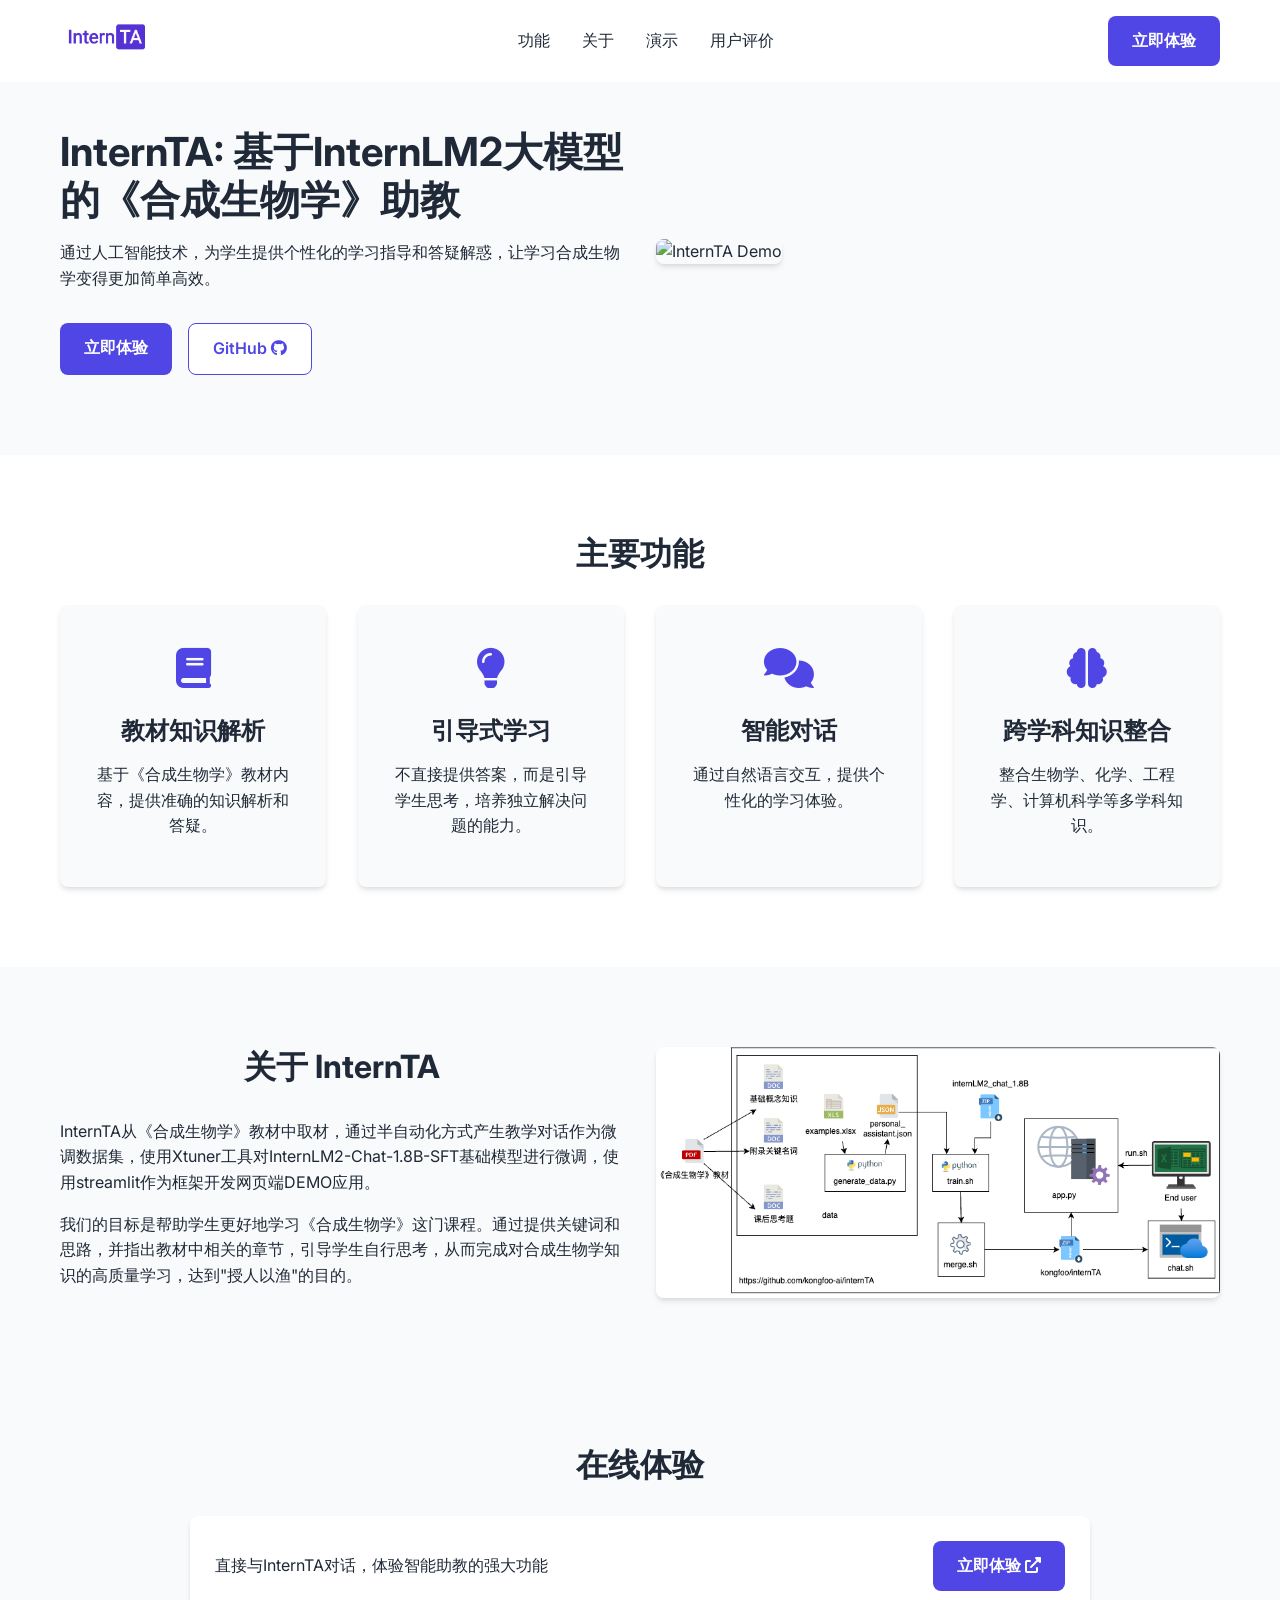
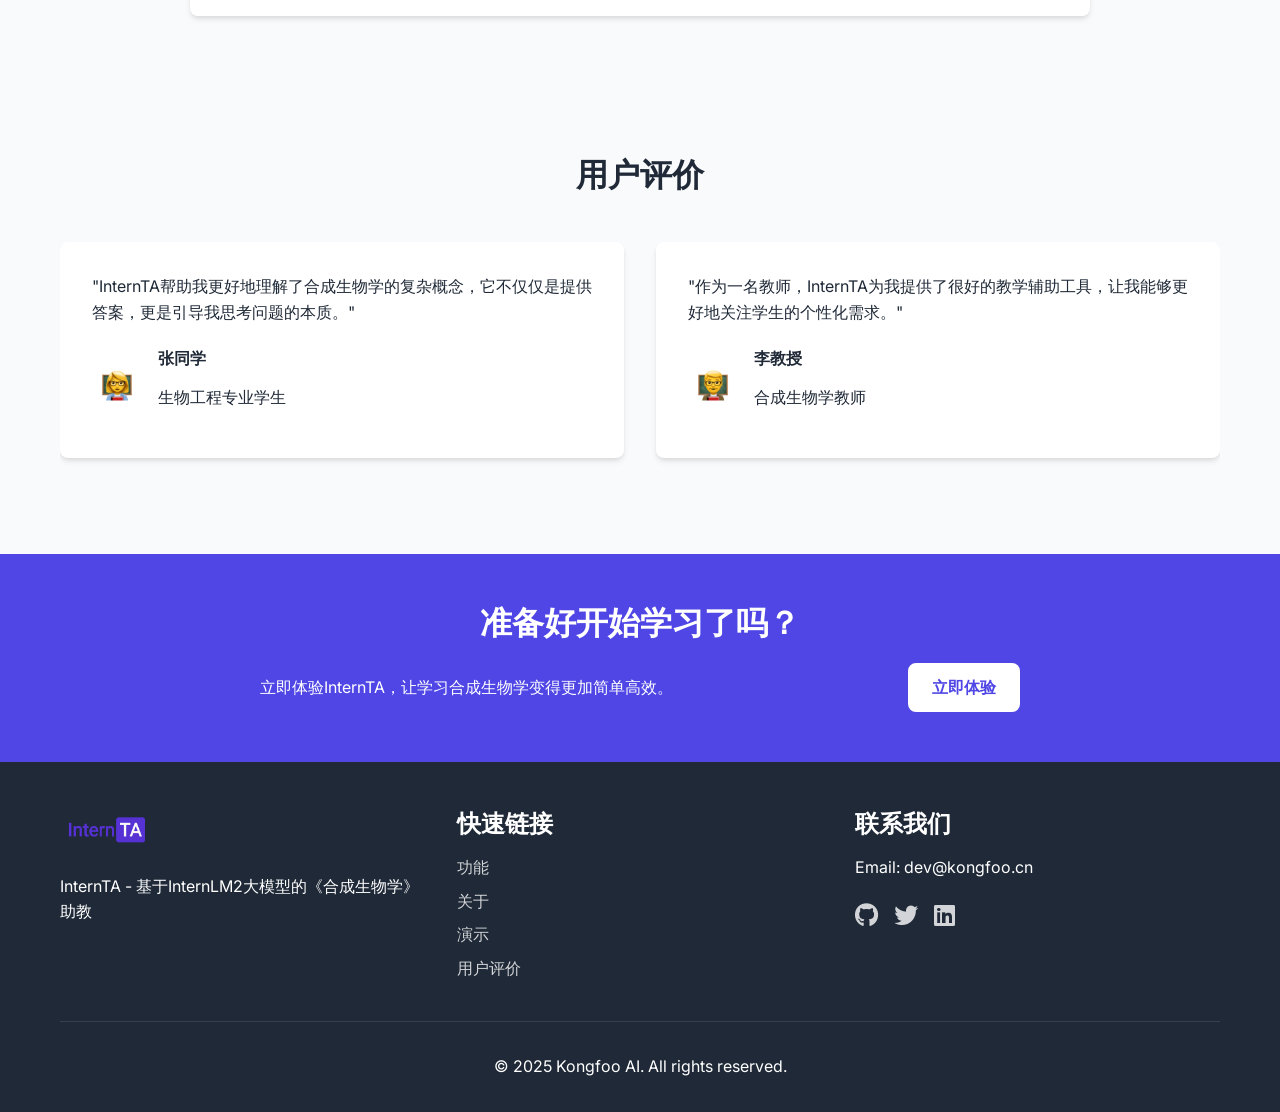
==== web/index.html @ 90ffbb74 "add landing page" ====
<!DOCTYPE html>
<html lang="en">
<head>
    <meta charset="UTF-8">
    <meta name="viewport" content="width=device-width, initial-scale=1.0">
    <title>InternTA - 合成生物学助教</title>
    <link rel="stylesheet" href="css/styles.css">
    <link rel="stylesheet" href="https://cdnjs.cloudflare.com/ajax/libs/font-awesome/6.0.0-beta3/css/all.min.css">
    <link href="https://fonts.googleapis.com/css2?family=Inter:wght@300;400;500;600;700&display=swap" rel="stylesheet">
</head>
<body>
    <header>
        <nav>
            <div class="container">
                <div class="logo">
                    <img src="images/logo.png" alt="InternTA Logo">
                </div>
                <ul class="nav-links">
                    <li><a href="#features">功能</a></li>
                    <li><a href="#about">关于</a></li>
                    <li><a href="#demo">演示</a></li>
                    <li><a href="#testimonials">用户评价</a></li>
                </ul>
                <div class="cta-buttons">
                    <a href="#demo" class="btn btn-primary">立即体验</a>
                </div>
            </div>
        </nav>
    </header>

    <section class="hero">
        <div class="container">
            <div class="hero-content">
                <h1>InternTA: 基于InternLM2大模型的《合成生物学》助教</h1>
                <p>通过人工智能技术，为学生提供个性化的学习指导和答疑解惑，让学习合成生物学变得更加简单高效。</p>
                <div class="hero-buttons">
                    <a href="#demo" class="btn btn-primary">立即体验</a>
                    <a href="https://github.com/kongfoo-ai/internTA" class="btn btn-secondary">GitHub <i class="fab fa-github"></i></a>
                </div>
            </div>
            <div class="hero-image">
                <img src="images/hero-image.png" alt="InternTA Demo">
            </div>
        </div>
    </section>

    <section id="features" class="features">
        <div class="container">
            <h2>主要功能</h2>
            <div class="features-grid">
                <div class="feature-card">
                    <div class="feature-icon">
                        <i class="fas fa-book"></i>
                    </div>
                    <h3>教材知识解析</h3>
                    <p>基于《合成生物学》教材内容，提供准确的知识解析和答疑。</p>
                </div>
                <div class="feature-card">
                    <div class="feature-icon">
                        <i class="fas fa-lightbulb"></i>
                    </div>
                    <h3>引导式学习</h3>
                    <p>不直接提供答案，而是引导学生思考，培养独立解决问题的能力。</p>
                </div>
                <div class="feature-card">
                    <div class="feature-icon">
                        <i class="fas fa-comments"></i>
                    </div>
                    <h3>智能对话</h3>
                    <p>通过自然语言交互，提供个性化的学习体验。</p>
                </div>
                <div class="feature-card">
                    <div class="feature-icon">
                        <i class="fas fa-brain"></i>
                    </div>
                    <h3>跨学科知识整合</h3>
                    <p>整合生物学、化学、工程学、计算机科学等多学科知识。</p>
                </div>
            </div>
        </div>
    </section>

    <section id="about" class="about">
        <div class="container">
            <div class="about-content">
                <h2>关于 InternTA</h2>
                <p>InternTA从《合成生物学》教材中取材，通过半自动化方式产生教学对话作为微调数据集，使用Xtuner工具对InternLM2-Chat-1.8B-SFT基础模型进行微调，使用streamlit作为框架开发网页端DEMO应用。</p>
                <p>我们的目标是帮助学生更好地学习《合成生物学》这门课程。通过提供关键词和思路，并指出教材中相关的章节，引导学生自行思考，从而完成对合成生物学知识的高质量学习，达到"授人以渔"的目的。</p>
            </div>
            <div class="about-image">
                <img src="images/about-image.png" alt="InternTA Architecture">
            </div>
        </div>
    </section>

    <section id="demo" class="demo">
        <div class="container">
            <h2>在线体验</h2>
            <div class="demo-container">
                <div class="demo-cta">
                    <div class="cta-flex">
                        <p>直接与InternTA对话，体验智能助教的强大功能</p>
                        <a href="https://ai-hedge-fund-plus.streamlit.app/" class="btn btn-primary" target="_blank">
                            立即体验 <i class="fas fa-external-link-alt"></i>
                        </a>
                    </div>
                </div>
            </div>
        </div>
    </section>

    <section id="testimonials" class="testimonials">
        <div class="container">
            <h2>用户评价</h2>
            <div class="testimonial-slider">
                <div class="testimonial">
                    <div class="testimonial-content">
                        <p>"InternTA帮助我更好地理解了合成生物学的复杂概念，它不仅仅是提供答案，更是引导我思考问题的本质。"</p>
                    </div>
                    <div class="testimonial-author">
                        <img src="images/student1.jpg" alt="Student 1">
                        <div>
                            <h4>张同学</h4>
                            <p>生物工程专业学生</p>
                        </div>
                    </div>
                </div>
                <div class="testimonial">
                    <div class="testimonial-content">
                        <p>"作为一名教师，InternTA为我提供了很好的教学辅助工具，让我能够更好地关注学生的个性化需求。"</p>
                    </div>
                    <div class="testimonial-author">
                        <img src="images/teacher1.jpg" alt="Teacher 1">
                        <div>
                            <h4>李教授</h4>
                            <p>合成生物学教师</p>
                        </div>
                    </div>
                </div>
            </div>
        </div>
    </section>

    <section class="cta">
        <div class="container">
            <div class="compact-cta">
                <h2>准备好开始学习了吗？</h2>
                <div class="cta-flex">
                    <p>立即体验InternTA，让学习合成生物学变得更加简单高效。</p>
                    <a href="#demo" class="btn btn-primary">立即体验</a>
                </div>
            </div>
        </div>
    </section>

    <footer>
        <div class="container">
            <div class="footer-content">
                <div class="footer-logo">
                    <img src="images/logo.png" alt="InternTA Logo">
                    <p>InternTA - 基于InternLM2大模型的《合成生物学》助教</p>
                </div>
                <div class="footer-links">
                    <h3>快速链接</h3>
                    <ul>
                        <li><a href="#features">功能</a></li>
                        <li><a href="#about">关于</a></li>
                        <li><a href="#demo">演示</a></li>
                        <li><a href="#testimonials">用户评价</a></li>
                    </ul>
                </div>
                <div class="footer-contact">
                    <h3>联系我们</h3>
                    <p>Email: dev@kongfoo.cn</p>
                    <div class="social-links">
                        <a href="#"><i class="fab fa-github"></i></a>
                        <a href="#"><i class="fab fa-twitter"></i></a>
                        <a href="#"><i class="fab fa-linkedin"></i></a>
                    </div>
                </div>
            </div>
            <div class="footer-bottom">
                <p>&copy; 2025 Kongfoo AI. All rights reserved.</p>
            </div>
        </div>
    </footer>

    <script src="js/script.js"></script>
</body>
</html>
---- web/css/styles.css ----
/* Base Styles */
:root {
    --primary-color: #4f46e5;
    --primary-dark: #3730a3;
    --secondary-color: #10b981;
    --text-color: #1f2937;
    --text-light: #6b7280;
    --background-color: #ffffff;
    --background-alt: #f9fafb;
    --border-color: #e5e7eb;
    --shadow: 0 4px 6px -1px rgba(0, 0, 0, 0.1), 0 2px 4px -1px rgba(0, 0, 0, 0.06);
    --radius: 8px;
}

* {
    margin: 0;
    padding: 0;
    box-sizing: border-box;
}

body {
    font-family: 'Inter', sans-serif;
    color: var(--text-color);
    line-height: 1.6;
}

.container {
    width: 100%;
    max-width: 1200px;
    margin: 0 auto;
    padding: 0 20px;
}

h1, h2, h3, h4, h5, h6 {
    font-weight: 700;
    line-height: 1.2;
    margin-bottom: 1rem;
}

h1 {
    font-size: 2.5rem;
}

h2 {
    font-size: 2rem;
    text-align: center;
    margin-bottom: 2rem;
}

h3 {
    font-size: 1.5rem;
}

p {
    margin-bottom: 1rem;
}

a {
    text-decoration: none;
    color: var(--primary-color);
    transition: color 0.3s ease;
}

a:hover {
    color: var(--primary-dark);
}

.btn {
    display: inline-block;
    padding: 0.75rem 1.5rem;
    border-radius: var(--radius);
    font-weight: 600;
    text-align: center;
    transition: all 0.3s ease;
    cursor: pointer;
}

.btn-primary {
    background-color: var(--primary-color);
    color: white;
}

.btn-primary:hover {
    background-color: var(--primary-dark);
    color: white;
}

.btn-secondary {
    background-color: white;
    color: var(--primary-color);
    border: 1px solid var(--primary-color);
}

.btn-secondary:hover {
    background-color: var(--background-alt);
}

section {
    padding: 5rem 0;
}

/* Header Styles */
header {
    background-color: var(--background-color);
    box-shadow: var(--shadow);
    position: fixed;
    width: 100%;
    top: 0;
    z-index: 100;
}

nav {
    padding: 1rem 0;
}

nav .container {
    display: flex;
    justify-content: space-between;
    align-items: center;
}

.logo img {
    height: 40px;
}

.nav-links {
    display: flex;
    list-style: none;
}

.nav-links li {
    margin-left: 2rem;
}

.nav-links a {
    color: var(--text-color);
    font-weight: 500;
}

.nav-links a:hover {
    color: var(--primary-color);
}

/* Hero Section */
.hero {
    padding-top: 8rem;
    background-color: var(--background-alt);
}

.hero .container {
    display: flex;
    align-items: center;
    gap: 2rem;
}

.hero-content {
    flex: 1;
}

.hero-image {
    flex: 1;
}

.hero-image img {
    width: 100%;
    border-radius: var(--radius);
    box-shadow: var(--shadow);
}

.hero-buttons {
    display: flex;
    gap: 1rem;
    margin-top: 2rem;
}

/* Features Section */
.features {
    background-color: var(--background-color);
}

.features-grid {
    display: grid;
    grid-template-columns: repeat(auto-fit, minmax(250px, 1fr));
    gap: 2rem;
}

.feature-card {
    background-color: var(--background-alt);
    padding: 2rem;
    border-radius: var(--radius);
    box-shadow: var(--shadow);
    text-align: center;
    transition: transform 0.3s ease;
}

.feature-card:hover {
    transform: translateY(-5px);
}

.feature-icon {
    font-size: 2.5rem;
    color: var(--primary-color);
    margin-bottom: 1rem;
}

/* About Section */
.about {
    background-color: var(--background-alt);
}

.about .container {
    display: flex;
    align-items: center;
    gap: 2rem;
}

.about-content {
    flex: 1;
}

.about-image {
    flex: 1;
}

.about-image img {
    width: 100%;
    border-radius: var(--radius);
    box-shadow: var(--shadow);
}

/* Demo Section */
.demo {
    background-color: var(--background-alt);
    padding: 60px 0;
    text-align: center;
}

.demo-container {
    width: 100%;
    max-width: 900px;
    margin: 20px auto 0;
    border-radius: var(--radius);
    overflow: hidden;
    box-shadow: var(--shadow);
}

.demo-cta {
    background-color: white;
    padding: 25px;
    border-radius: var(--radius);
}

.demo-container iframe {
    border: none;
    width: 100%;
    height: 600px;
    display: block;
}

@media (max-width: 768px) {
    .demo {
        padding: 40px 0;
    }
    
    .demo-container {
        margin: 15px auto 0;
    }
    
    .demo-cta {
        padding: 20px 15px;
    }
}

/* Testimonials Section */
.testimonials {
    background-color: var(--background-alt);
}

.testimonial-slider {
    display: flex;
    gap: 2rem;
    overflow-x: auto;
    padding: 1rem 0;
}

.testimonial {
    flex: 0 0 calc(50% - 1rem);
    background-color: var(--background-color);
    border-radius: var(--radius);
    box-shadow: var(--shadow);
    padding: 2rem;
}

.testimonial-content {
    margin-bottom: 1.5rem;
}

.testimonial-author {
    display: flex;
    align-items: center;
    gap: 1rem;
}

.testimonial-author img {
    width: 50px;
    height: 50px;
    border-radius: 50%;
    object-fit: cover;
}

/* CTA Section */
.cta {
    background-color: var(--primary-color);
    color: white;
    padding: 40px 0;
    text-align: center;
}

.cta h2, .cta p {
    margin-bottom: 20px;
}

.cta .btn-primary {
    background-color: white;
    color: var(--primary-color);
    border: none;
}

.cta .btn-primary:hover {
    background-color: var(--background-alt);
}

/* Compact CTA styles */
.compact-cta {
    max-width: 800px;
    margin: 0 auto;
    padding: 10px 20px;
}

.cta-flex {
    display: flex;
    align-items: center;
    justify-content: space-between;
    gap: 20px;
}

.cta-flex p {
    margin-bottom: 0;
    text-align: left;
    flex: 1;
}

@media (max-width: 768px) {
    .cta-flex {
        flex-direction: column;
        gap: 15px;
    }
    
    .cta-flex p {
        text-align: center;
    }
    
    .compact-cta {
        padding: 5px 15px;
    }
    
    .cta {
        padding: 30px 0;
    }
}

/* Footer */
footer {
    background-color: var(--text-color);
    color: white;
    padding: 3rem 0 1rem;
}

.footer-content {
    display: grid;
    grid-template-columns: repeat(auto-fit, minmax(200px, 1fr));
    gap: 2rem;
    margin-bottom: 2rem;
}

.footer-logo img {
    height: 40px;
    margin-bottom: 1rem;
}

.footer-links ul {
    list-style: none;
}

.footer-links li {
    margin-bottom: 0.5rem;
}

.footer-links a {
    color: white;
    opacity: 0.8;
}

.footer-links a:hover {
    opacity: 1;
}

.social-links {
    display: flex;
    gap: 1rem;
    margin-top: 1rem;
}

.social-links a {
    color: white;
    font-size: 1.5rem;
    opacity: 0.8;
}

.social-links a:hover {
    opacity: 1;
}

.footer-bottom {
    text-align: center;
    padding-top: 2rem;
    border-top: 1px solid rgba(255, 255, 255, 0.1);
}

/* Responsive Styles */
@media (max-width: 768px) {
    h1 {
        font-size: 2rem;
    }
    
    h2 {
        font-size: 1.75rem;
    }
    
    .hero .container, .about .container {
        flex-direction: column;
    }
    
    .nav-links {
        display: none;
    }
    
    .testimonial {
        flex: 0 0 100%;
    }
}
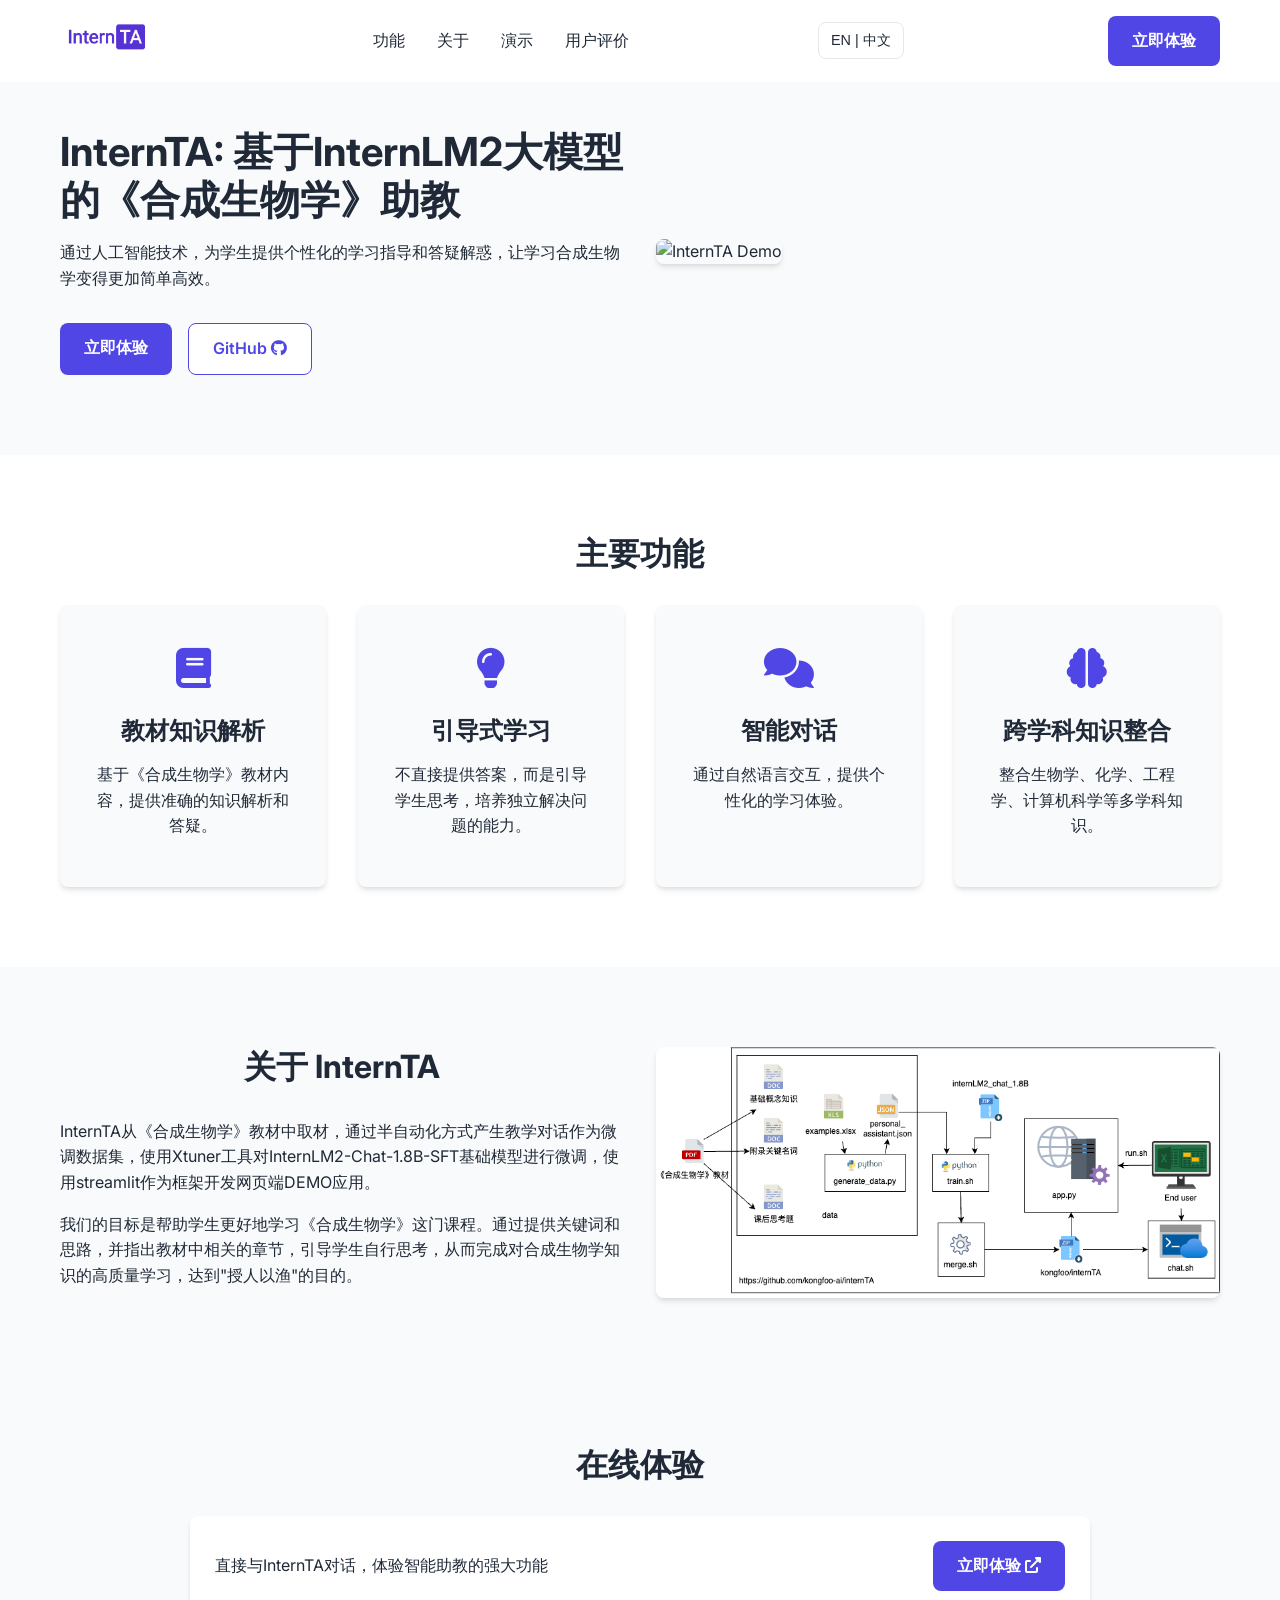
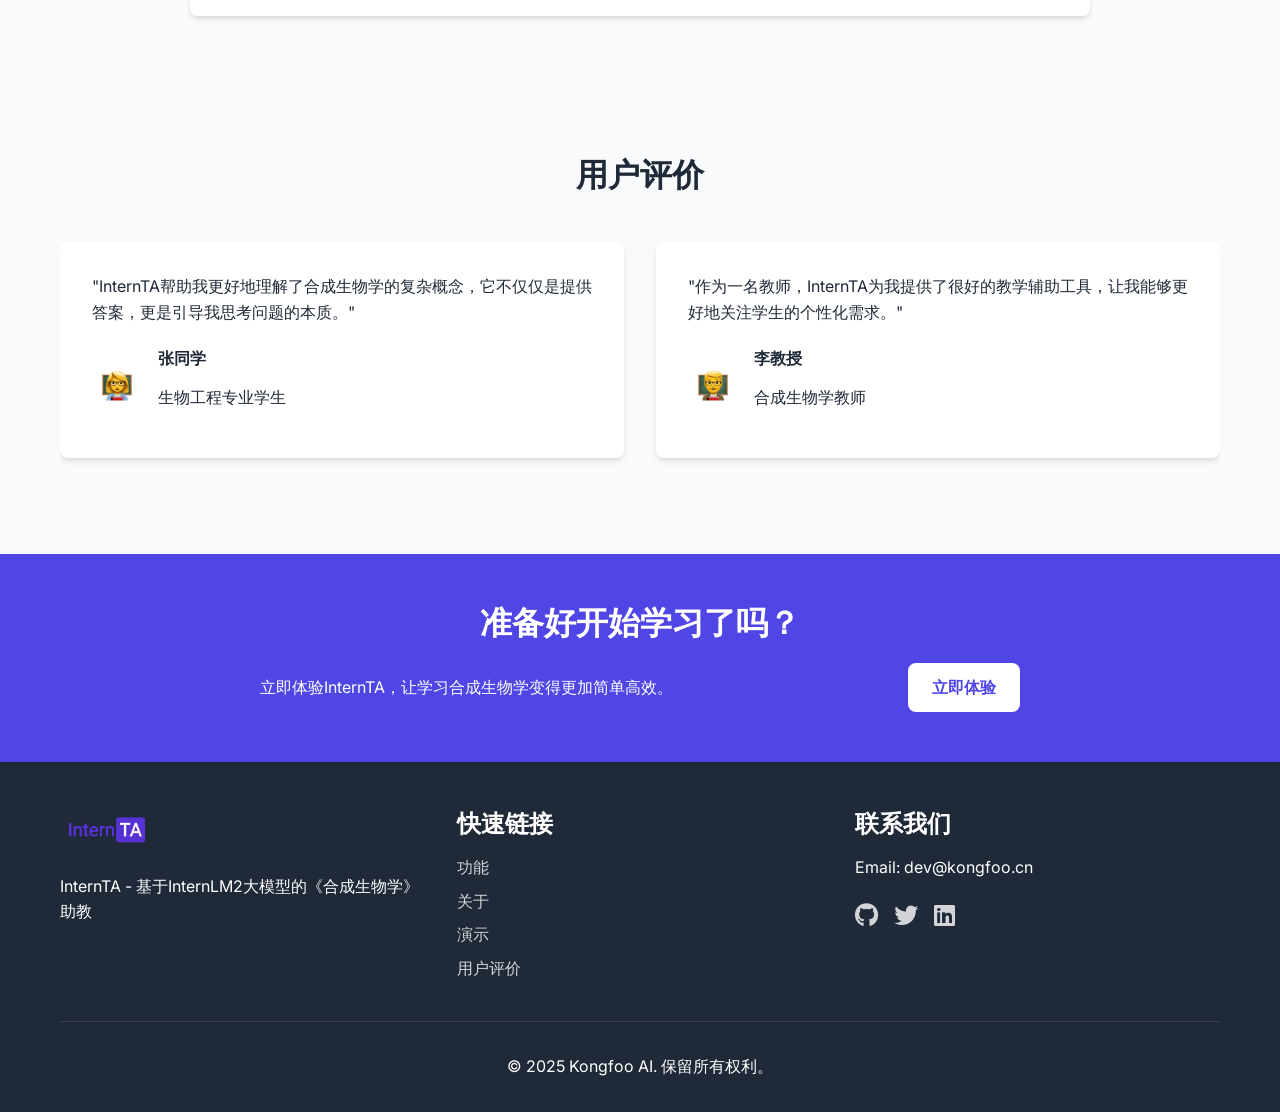
==== commit fdb99373: "add app.py and change web to billingual" ====
--- a/web/index.html
+++ b/web/index.html
@@ -1,9 +1,9 @@
 <!DOCTYPE html>
-<html lang="en">
+<html lang="zh-CN">
 <head>
     <meta charset="UTF-8">
     <meta name="viewport" content="width=device-width, initial-scale=1.0">
-    <title>InternTA - 合成生物学助教</title>
+    <title>InternTA - 合成生物学助教 | Synthetic Biology Teaching Assistant</title>
     <link rel="stylesheet" href="css/styles.css">
     <link rel="stylesheet" href="https://cdnjs.cloudflare.com/ajax/libs/font-awesome/6.0.0-beta3/css/all.min.css">
     <link href="https://fonts.googleapis.com/css2?family=Inter:wght@300;400;500;600;700&display=swap" rel="stylesheet">
@@ -16,13 +16,16 @@
                     <img src="images/logo.png" alt="InternTA Logo">
                 </div>
                 <ul class="nav-links">
-                    <li><a href="#features">功能</a></li>
-                    <li><a href="#about">关于</a></li>
-                    <li><a href="#demo">演示</a></li>
-                    <li><a href="#testimonials">用户评价</a></li>
+                    <li><a href="#features" data-zh="功能" data-en="Features">功能</a></li>
+                    <li><a href="#about" data-zh="关于" data-en="About">关于</a></li>
+                    <li><a href="#demo" data-zh="演示" data-en="Demo">演示</a></li>
+                    <li><a href="#testimonials" data-zh="用户评价" data-en="Testimonials">用户评价</a></li>
                 </ul>
+                <div class="language-switcher">
+                    <button id="langToggle" class="lang-btn">EN | 中文</button>
+                </div>
                 <div class="cta-buttons">
-                    <a href="#demo" class="btn btn-primary">立即体验</a>
+                    <a href="#demo" class="btn btn-primary" data-zh="立即体验" data-en="Try Now">立即体验</a>
                 </div>
             </div>
         </nav>
@@ -31,10 +34,10 @@
     <section class="hero">
         <div class="container">
             <div class="hero-content">
-                <h1>InternTA: 基于InternLM2大模型的《合成生物学》助教</h1>
-                <p>通过人工智能技术，为学生提供个性化的学习指导和答疑解惑，让学习合成生物学变得更加简单高效。</p>
+                <h1 data-zh="InternTA: 基于InternLM2大模型的《合成生物学》助教" data-en="InternTA: A Synthetic Biology Teaching Assistant Based on InternLM2 Model">InternTA: 基于InternLM2大模型的《合成生物学》助教</h1>
+                <p data-zh="通过人工智能技术，为学生提供个性化的学习指导和答疑解惑，让学习合成生物学变得更加简单高效。" data-en="Using artificial intelligence to provide personalized learning guidance and answers, making synthetic biology learning simpler and more efficient.">通过人工智能技术，为学生提供个性化的学习指导和答疑解惑，让学习合成生物学变得更加简单高效。</p>
                 <div class="hero-buttons">
-                    <a href="#demo" class="btn btn-primary">立即体验</a>
+                    <a href="#demo" class="btn btn-primary" data-zh="立即体验" data-en="Try Now">立即体验</a>
                     <a href="https://github.com/kongfoo-ai/internTA" class="btn btn-secondary">GitHub <i class="fab fa-github"></i></a>
                 </div>
             </div>
@@ -46,35 +49,35 @@
 
     <section id="features" class="features">
         <div class="container">
-            <h2>主要功能</h2>
+            <h2 data-zh="主要功能" data-en="Key Features">主要功能</h2>
             <div class="features-grid">
                 <div class="feature-card">
                     <div class="feature-icon">
                         <i class="fas fa-book"></i>
                     </div>
-                    <h3>教材知识解析</h3>
-                    <p>基于《合成生物学》教材内容，提供准确的知识解析和答疑。</p>
+                    <h3 data-zh="教材知识解析" data-en="Textbook Knowledge Analysis">教材知识解析</h3>
+                    <p data-zh="基于《合成生物学》教材内容，提供准确的知识解析和答疑。" data-en="Provides accurate knowledge analysis and answers based on Synthetic Biology textbook content.">基于《合成生物学》教材内容，提供准确的知识解析和答疑。</p>
                 </div>
                 <div class="feature-card">
                     <div class="feature-icon">
                         <i class="fas fa-lightbulb"></i>
                     </div>
-                    <h3>引导式学习</h3>
-                    <p>不直接提供答案，而是引导学生思考，培养独立解决问题的能力。</p>
+                    <h3 data-zh="引导式学习" data-en="Guided Learning">引导式学习</h3>
+                    <p data-zh="不直接提供答案，而是引导学生思考，培养独立解决问题的能力。" data-en="Instead of providing direct answers, it guides students to think and develop independent problem-solving abilities.">不直接提供答案，而是引导学生思考，培养独立解决问题的能力。</p>
                 </div>
                 <div class="feature-card">
                     <div class="feature-icon">
                         <i class="fas fa-comments"></i>
                     </div>
-                    <h3>智能对话</h3>
-                    <p>通过自然语言交互，提供个性化的学习体验。</p>
+                    <h3 data-zh="智能对话" data-en="Intelligent Dialogue">智能对话</h3>
+                    <p data-zh="通过自然语言交互，提供个性化的学习体验。" data-en="Provides personalized learning experiences through natural language interaction.">通过自然语言交互，提供个性化的学习体验。</p>
                 </div>
                 <div class="feature-card">
                     <div class="feature-icon">
                         <i class="fas fa-brain"></i>
                     </div>
-                    <h3>跨学科知识整合</h3>
-                    <p>整合生物学、化学、工程学、计算机科学等多学科知识。</p>
+                    <h3 data-zh="跨学科知识整合" data-en="Interdisciplinary Knowledge Integration">跨学科知识整合</h3>
+                    <p data-zh="整合生物学、化学、工程学、计算机科学等多学科知识。" data-en="Integrates knowledge from biology, chemistry, engineering, computer science, and more.">整合生物学、化学、工程学、计算机科学等多学科知识。</p>
                 </div>
             </div>
         </div>
@@ -83,9 +86,9 @@
     <section id="about" class="about">
         <div class="container">
             <div class="about-content">
-                <h2>关于 InternTA</h2>
-                <p>InternTA从《合成生物学》教材中取材，通过半自动化方式产生教学对话作为微调数据集，使用Xtuner工具对InternLM2-Chat-1.8B-SFT基础模型进行微调，使用streamlit作为框架开发网页端DEMO应用。</p>
-                <p>我们的目标是帮助学生更好地学习《合成生物学》这门课程。通过提供关键词和思路，并指出教材中相关的章节，引导学生自行思考，从而完成对合成生物学知识的高质量学习，达到"授人以渔"的目的。</p>
+                <h2 data-zh="关于 InternTA" data-en="About InternTA">关于 InternTA</h2>
+                <p data-zh="InternTA从《合成生物学》教材中取材，通过半自动化方式产生教学对话作为微调数据集，使用Xtuner工具对InternLM2-Chat-1.8B-SFT基础模型进行微调，使用streamlit作为框架开发网页端DEMO应用。" data-en="InternTA draws from the 'Synthetic Biology' textbook, generates teaching dialogues semi-automatically as a fine-tuning dataset, uses the Xtuner tool to fine-tune the InternLM2-Chat-1.8B-SFT base model, and uses streamlit as a framework to develop the web demo application.">InternTA从《合成生物学》教材中取材，通过半自动化方式产生教学对话作为微调数据集，使用Xtuner工具对InternLM2-Chat-1.8B-SFT基础模型进行微调，使用streamlit作为框架开发网页端DEMO应用。</p>
+                <p data-zh="我们的目标是帮助学生更好地学习《合成生物学》这门课程。通过提供关键词和思路，并指出教材中相关的章节，引导学生自行思考，从而完成对合成生物学知识的高质量学习，达到"授人以渔"的目的。" data-en="Our goal is to help students better learn the 'Synthetic Biology' course. By providing keywords and ideas, and pointing out relevant chapters in the textbook, we guide students to think for themselves, thereby completing high-quality learning of synthetic biology knowledge, achieving the purpose of 'teaching a man to fish'.">我们的目标是帮助学生更好地学习《合成生物学》这门课程。通过提供关键词和思路，并指出教材中相关的章节，引导学生自行思考，从而完成对合成生物学知识的高质量学习，达到"授人以渔"的目的。</p>
             </div>
             <div class="about-image">
                 <img src="images/about-image.png" alt="InternTA Architecture">
@@ -95,12 +98,12 @@
 
     <section id="demo" class="demo">
         <div class="container">
-            <h2>在线体验</h2>
+            <h2 data-zh="在线体验" data-en="Online Demo">在线体验</h2>
             <div class="demo-container">
                 <div class="demo-cta">
                     <div class="cta-flex">
-                        <p>直接与InternTA对话，体验智能助教的强大功能</p>
-                        <a href="https://ai-hedge-fund-plus.streamlit.app/" class="btn btn-primary" target="_blank">
+                        <p data-zh="直接与InternTA对话，体验智能助教的强大功能" data-en="Talk directly with InternTA and experience the powerful features of the intelligent teaching assistant">直接与InternTA对话，体验智能助教的强大功能</p>
+                        <a href="https://0.0.0.0:8080" class="btn btn-primary" target="_blank" data-zh="立即体验" data-en="Try Now">
                             立即体验 <i class="fas fa-external-link-alt"></i>
                         </a>
                     </div>
@@ -111,29 +114,33 @@
 
     <section id="testimonials" class="testimonials">
         <div class="container">
-            <h2>用户评价</h2>
+            <h2 data-zh="用户评价" data-en="User Testimonials">用户评价</h2>
             <div class="testimonial-slider">
                 <div class="testimonial">
                     <div class="testimonial-content">
-                        <p>"InternTA帮助我更好地理解了合成生物学的复杂概念，它不仅仅是提供答案，更是引导我思考问题的本质。"</p>
+                        <p data-zh=""InternTA帮助我更好地理解了合成生物学的复杂概念，它不仅仅是提供答案，更是引导我思考问题的本质。"" data-en=""InternTA helped me better understand the complex concepts of synthetic biology. It doesn't just provide answers, but guides me to think about the essence of problems."">
+                            "InternTA帮助我更好地理解了合成生物学的复杂概念，它不仅仅是提供答案，更是引导我思考问题的本质。"
+                        </p>
                     </div>
                     <div class="testimonial-author">
                         <img src="images/student1.jpg" alt="Student 1">
                         <div>
-                            <h4>张同学</h4>
-                            <p>生物工程专业学生</p>
+                            <h4 data-zh="张同学" data-en="Student Zhang">张同学</h4>
+                            <p data-zh="生物工程专业学生" data-en="Bioengineering Student">生物工程专业学生</p>
                         </div>
                     </div>
                 </div>
                 <div class="testimonial">
                     <div class="testimonial-content">
-                        <p>"作为一名教师，InternTA为我提供了很好的教学辅助工具，让我能够更好地关注学生的个性化需求。"</p>
+                        <p data-zh=""作为一名教师，InternTA为我提供了很好的教学辅助工具，让我能够更好地关注学生的个性化需求。"" data-en=""As a teacher, InternTA provides me with an excellent teaching aid tool, allowing me to better focus on students' individual needs."">
+                            "作为一名教师，InternTA为我提供了很好的教学辅助工具，让我能够更好地关注学生的个性化需求。"
+                        </p>
                     </div>
                     <div class="testimonial-author">
                         <img src="images/teacher1.jpg" alt="Teacher 1">
                         <div>
-                            <h4>李教授</h4>
-                            <p>合成生物学教师</p>
+                            <h4 data-zh="李教授" data-en="Professor Li">李教授</h4>
+                            <p data-zh="合成生物学教师" data-en="Synthetic Biology Teacher">合成生物学教师</p>
                         </div>
                     </div>
                 </div>
@@ -144,10 +151,10 @@
     <section class="cta">
         <div class="container">
             <div class="compact-cta">
-                <h2>准备好开始学习了吗？</h2>
+                <h2 data-zh="准备好开始学习了吗？" data-en="Ready to start learning?">准备好开始学习了吗？</h2>
                 <div class="cta-flex">
-                    <p>立即体验InternTA，让学习合成生物学变得更加简单高效。</p>
-                    <a href="#demo" class="btn btn-primary">立即体验</a>
+                    <p data-zh="立即体验InternTA，让学习合成生物学变得更加简单高效。" data-en="Experience InternTA now and make learning synthetic biology simpler and more efficient.">立即体验InternTA，让学习合成生物学变得更加简单高效。</p>
+                    <a href="#demo" class="btn btn-primary" data-zh="立即体验" data-en="Try Now">立即体验</a>
                 </div>
             </div>
         </div>
@@ -158,19 +165,19 @@
             <div class="footer-content">
                 <div class="footer-logo">
                     <img src="images/logo.png" alt="InternTA Logo">
-                    <p>InternTA - 基于InternLM2大模型的《合成生物学》助教</p>
+                    <p data-zh="InternTA - 基于InternLM2大模型的《合成生物学》助教" data-en="InternTA - Synthetic Biology Teaching Assistant Based on InternLM2 Model">InternTA - 基于InternLM2大模型的《合成生物学》助教</p>
                 </div>
                 <div class="footer-links">
-                    <h3>快速链接</h3>
+                    <h3 data-zh="快速链接" data-en="Quick Links">快速链接</h3>
                     <ul>
-                        <li><a href="#features">功能</a></li>
-                        <li><a href="#about">关于</a></li>
-                        <li><a href="#demo">演示</a></li>
-                        <li><a href="#testimonials">用户评价</a></li>
+                        <li><a href="#features" data-zh="功能" data-en="Features">功能</a></li>
+                        <li><a href="#about" data-zh="关于" data-en="About">关于</a></li>
+                        <li><a href="#demo" data-zh="演示" data-en="Demo">演示</a></li>
+                        <li><a href="#testimonials" data-zh="用户评价" data-en="Testimonials">用户评价</a></li>
                     </ul>
                 </div>
                 <div class="footer-contact">
-                    <h3>联系我们</h3>
+                    <h3 data-zh="联系我们" data-en="Contact Us">联系我们</h3>
                     <p>Email: dev@kongfoo.cn</p>
                     <div class="social-links">
                         <a href="#"><i class="fab fa-github"></i></a>
@@ -180,11 +187,46 @@
                 </div>
             </div>
             <div class="footer-bottom">
-                <p>&copy; 2025 Kongfoo AI. All rights reserved.</p>
+                <p data-zh="&copy; 2025 Kongfoo AI. 保留所有权利。" data-en="&copy; 2025 Kongfoo AI. All rights reserved.">&copy; 2025 Kongfoo AI. 保留所有权利。</p>
             </div>
         </div>
     </footer>
 
     <script src="js/script.js"></script>
+    <script>
+        // Language switching functionality
+        document.addEventListener('DOMContentLoaded', function() {
+            const langToggle = document.getElementById('langToggle');
+            let currentLang = 'zh'; // Default language is Chinese
+            
+            langToggle.addEventListener('click', function() {
+                // Toggle language
+                currentLang = currentLang === 'zh' ? 'en' : 'zh';
+                
+                // Update button text
+                langToggle.textContent = currentLang === 'zh' ? 'EN | 中文' : '中文 | EN';
+                
+                // Update all elements with data-zh and data-en attributes
+                document.querySelectorAll('[data-zh][data-en]').forEach(element => {
+                    // If the element is an anchor with both text and innerHTML
+                    if (element.tagName === 'A' && element.childNodes.length > 1) {
+                        // Find the text node and replace only that
+                        for (let i = 0; i < element.childNodes.length; i++) {
+                            if (element.childNodes[i].nodeType === Node.TEXT_NODE) {
+                                element.childNodes[i].nodeValue = element.getAttribute(`data-${currentLang}`);
+                                break;
+                            }
+                        }
+                    } else {
+                        // For regular elements or simple anchors
+                        element.textContent = element.getAttribute(`data-${currentLang}`);
+                    }
+                });
+                
+                // Update HTML lang attribute
+                document.documentElement.lang = currentLang === 'zh' ? 'zh-CN' : 'en';
+            });
+        });
+    </script>
 </body>
 </html> 
--- a/web/css/styles.css
+++ b/web/css/styles.css
@@ -448,4 +448,39 @@
     .testimonial {
         flex: 0 0 100%;
     }
+}
+
+/* Language Switcher */
+.language-switcher {
+    margin-right: 15px;
+}
+
+.lang-btn {
+    background-color: transparent;
+    border: 1px solid var(--border-color);
+    color: var(--text-color);
+    padding: 8px 12px;
+    border-radius: var(--radius);
+    cursor: pointer;
+    font-size: 0.9rem;
+    transition: all 0.3s ease;
+}
+
+.lang-btn:hover {
+    background-color: var(--background-alt);
+    border-color: var(--primary-color);
+}
+
+/* Responsive adjustments for language switcher */
+@media (max-width: 768px) {
+    .language-switcher {
+        position: absolute;
+        top: 15px;
+        right: 70px;
+    }
+    
+    .lang-btn {
+        padding: 6px 10px;
+        font-size: 0.8rem;
+    }
 } 
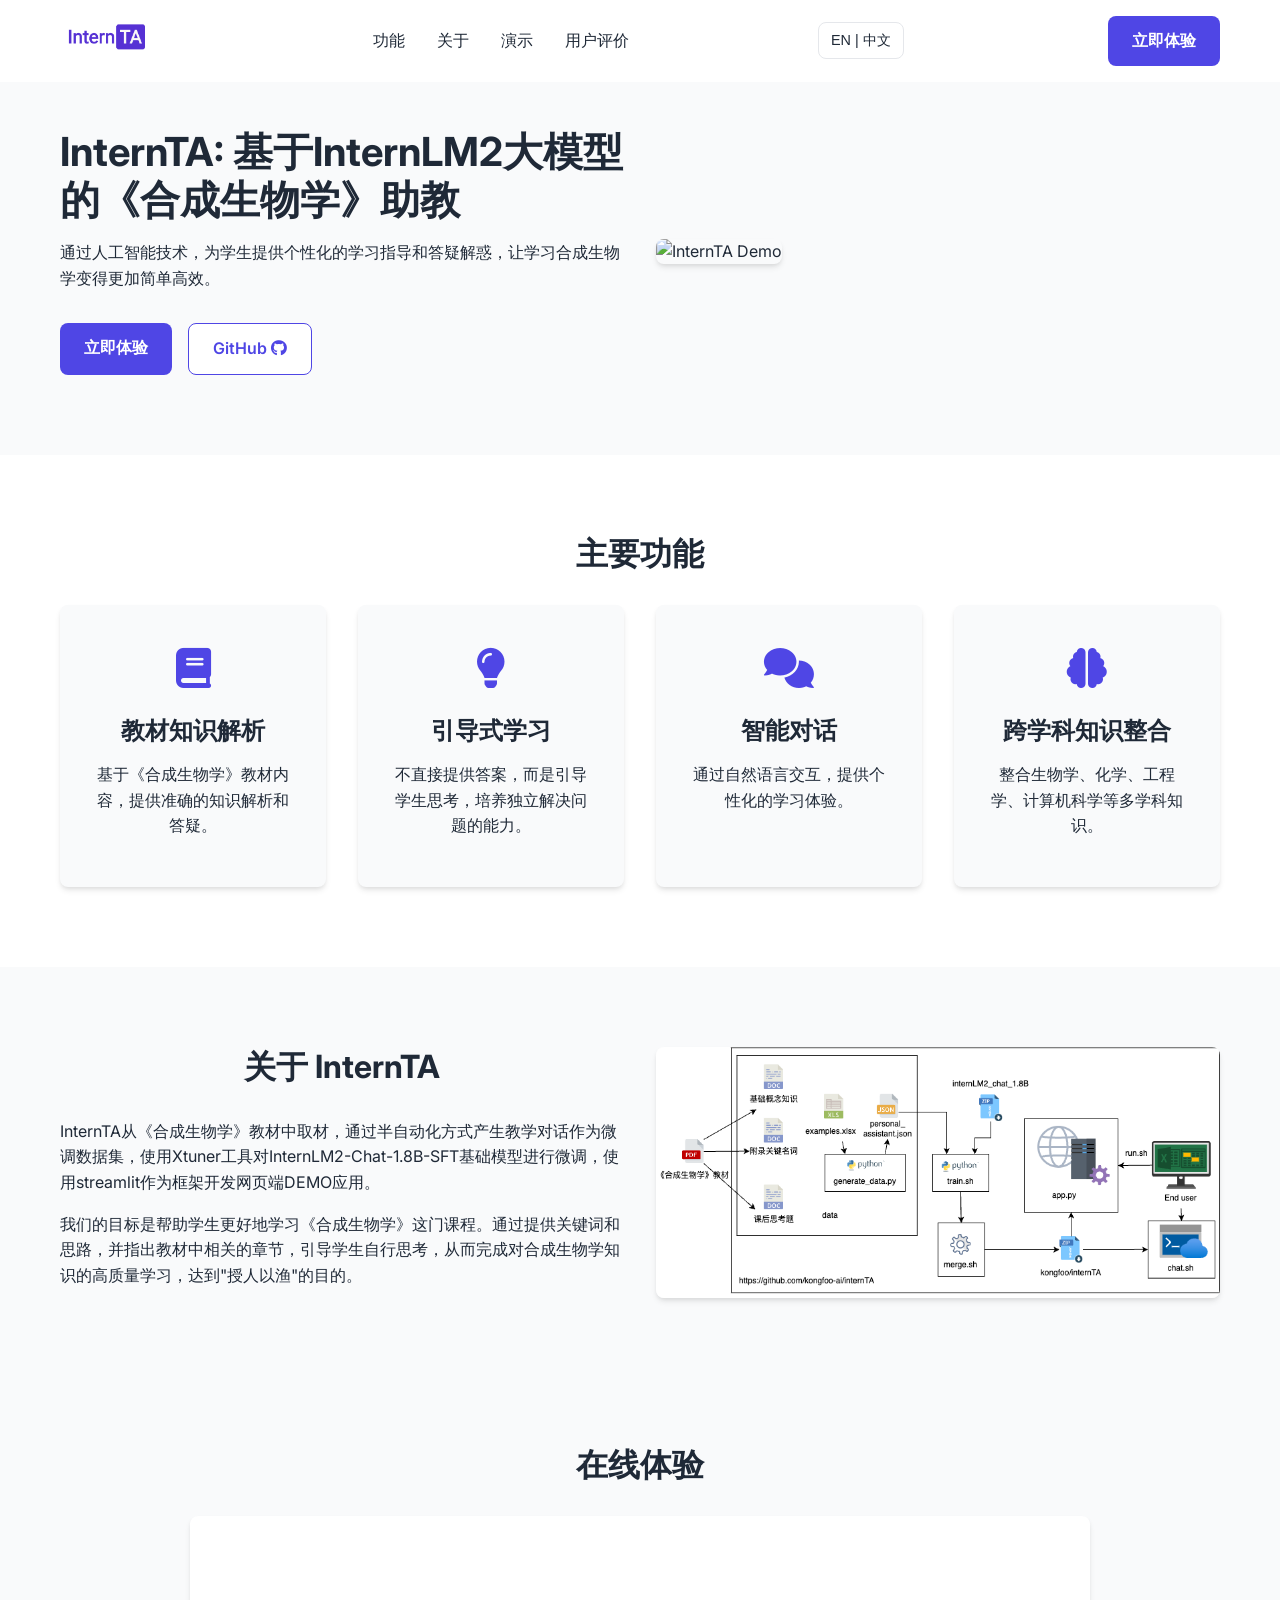
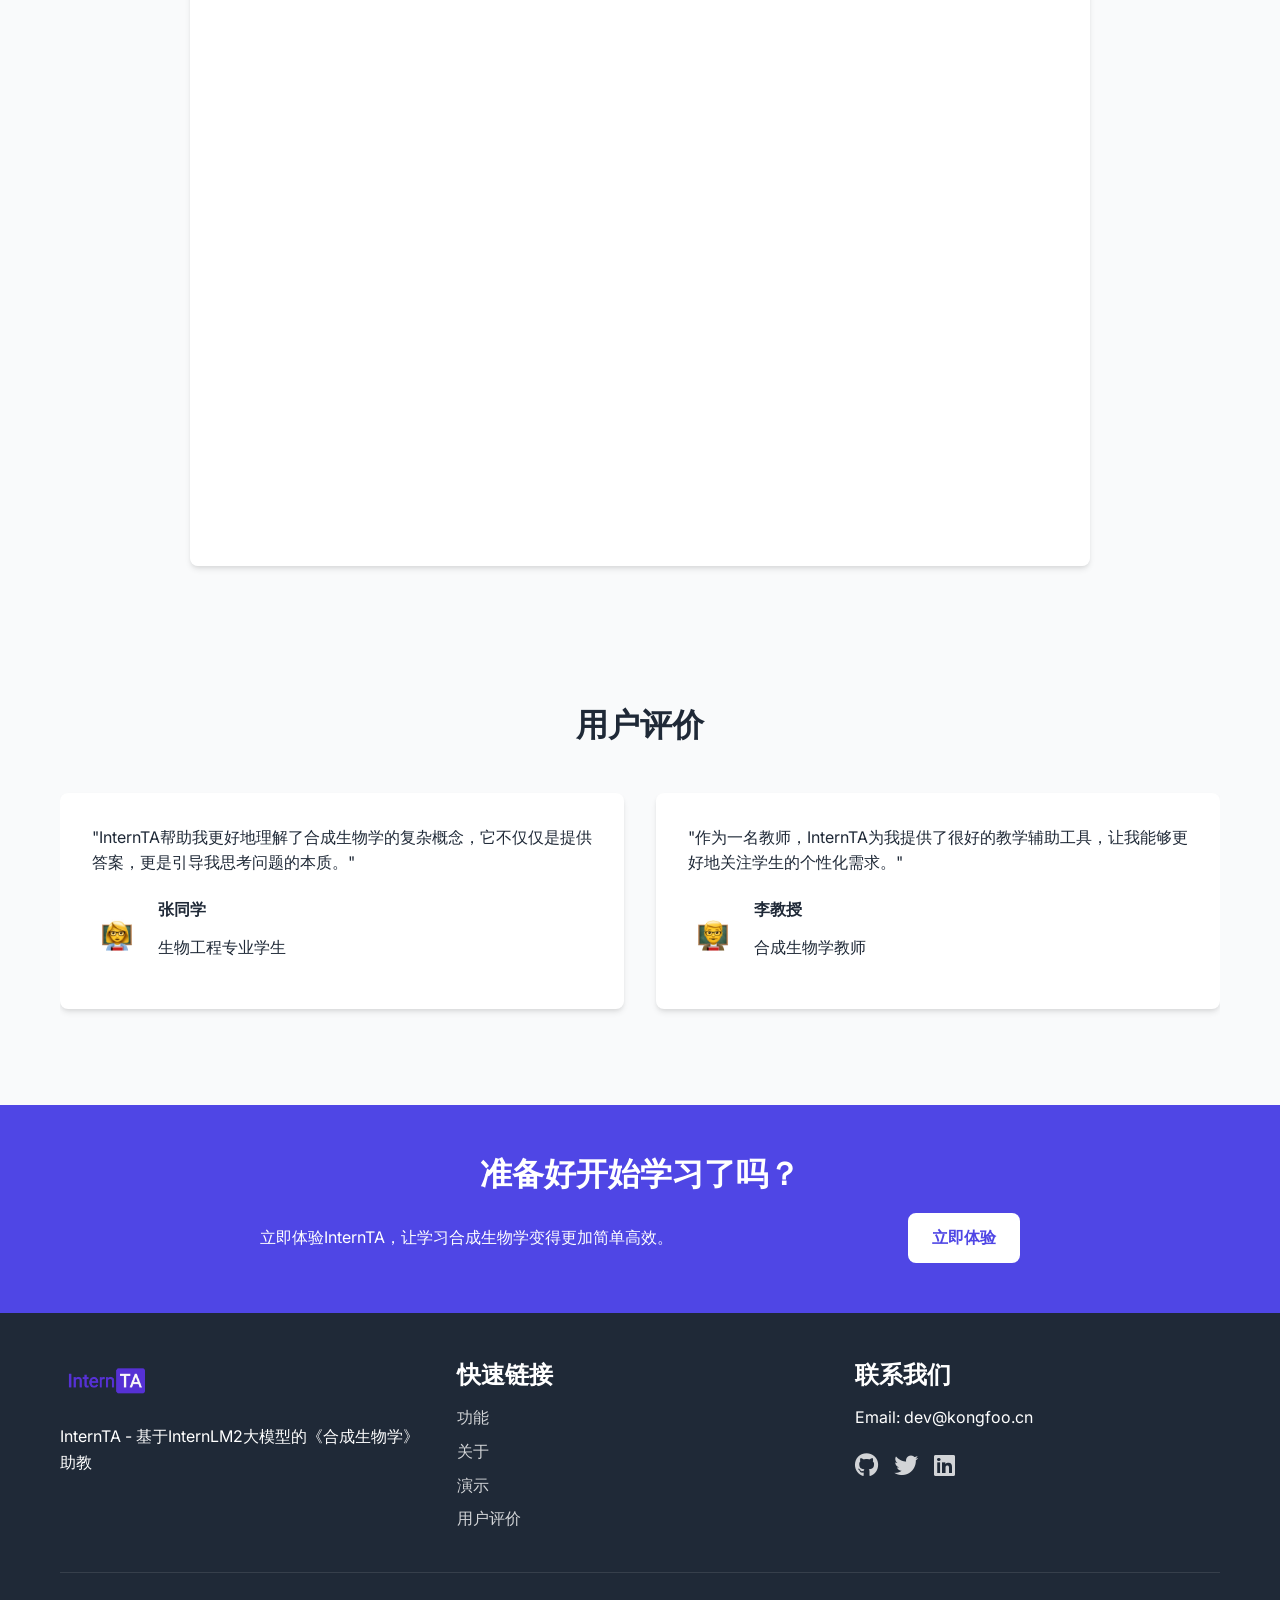
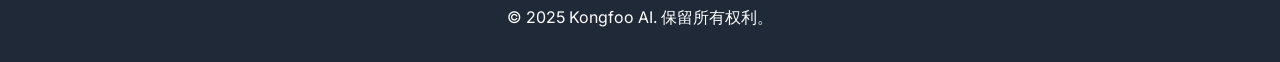
==== commit 26da5d91: "update streamlit urls" ====
--- a/web/index.html
+++ b/web/index.html
@@ -102,10 +102,10 @@
             <div class="demo-container">
                 <div class="demo-cta">
                     <div class="cta-flex">
-                        <p data-zh="直接与InternTA对话，体验智能助教的强大功能" data-en="Talk directly with InternTA and experience the powerful features of the intelligent teaching assistant">直接与InternTA对话，体验智能助教的强大功能</p>
-                        <a href="https://0.0.0.0:8080" class="btn btn-primary" target="_blank" data-zh="立即体验" data-en="Try Now">
-                            立即体验 <i class="fas fa-external-link-alt"></i>
-                        </a>
+                        <iframe
+                        src="https://internta.streamlit.app/?embed=true"
+                        style="height: 600px; width: 100%;"
+                        ></iframe>
                     </div>
                 </div>
             </div>
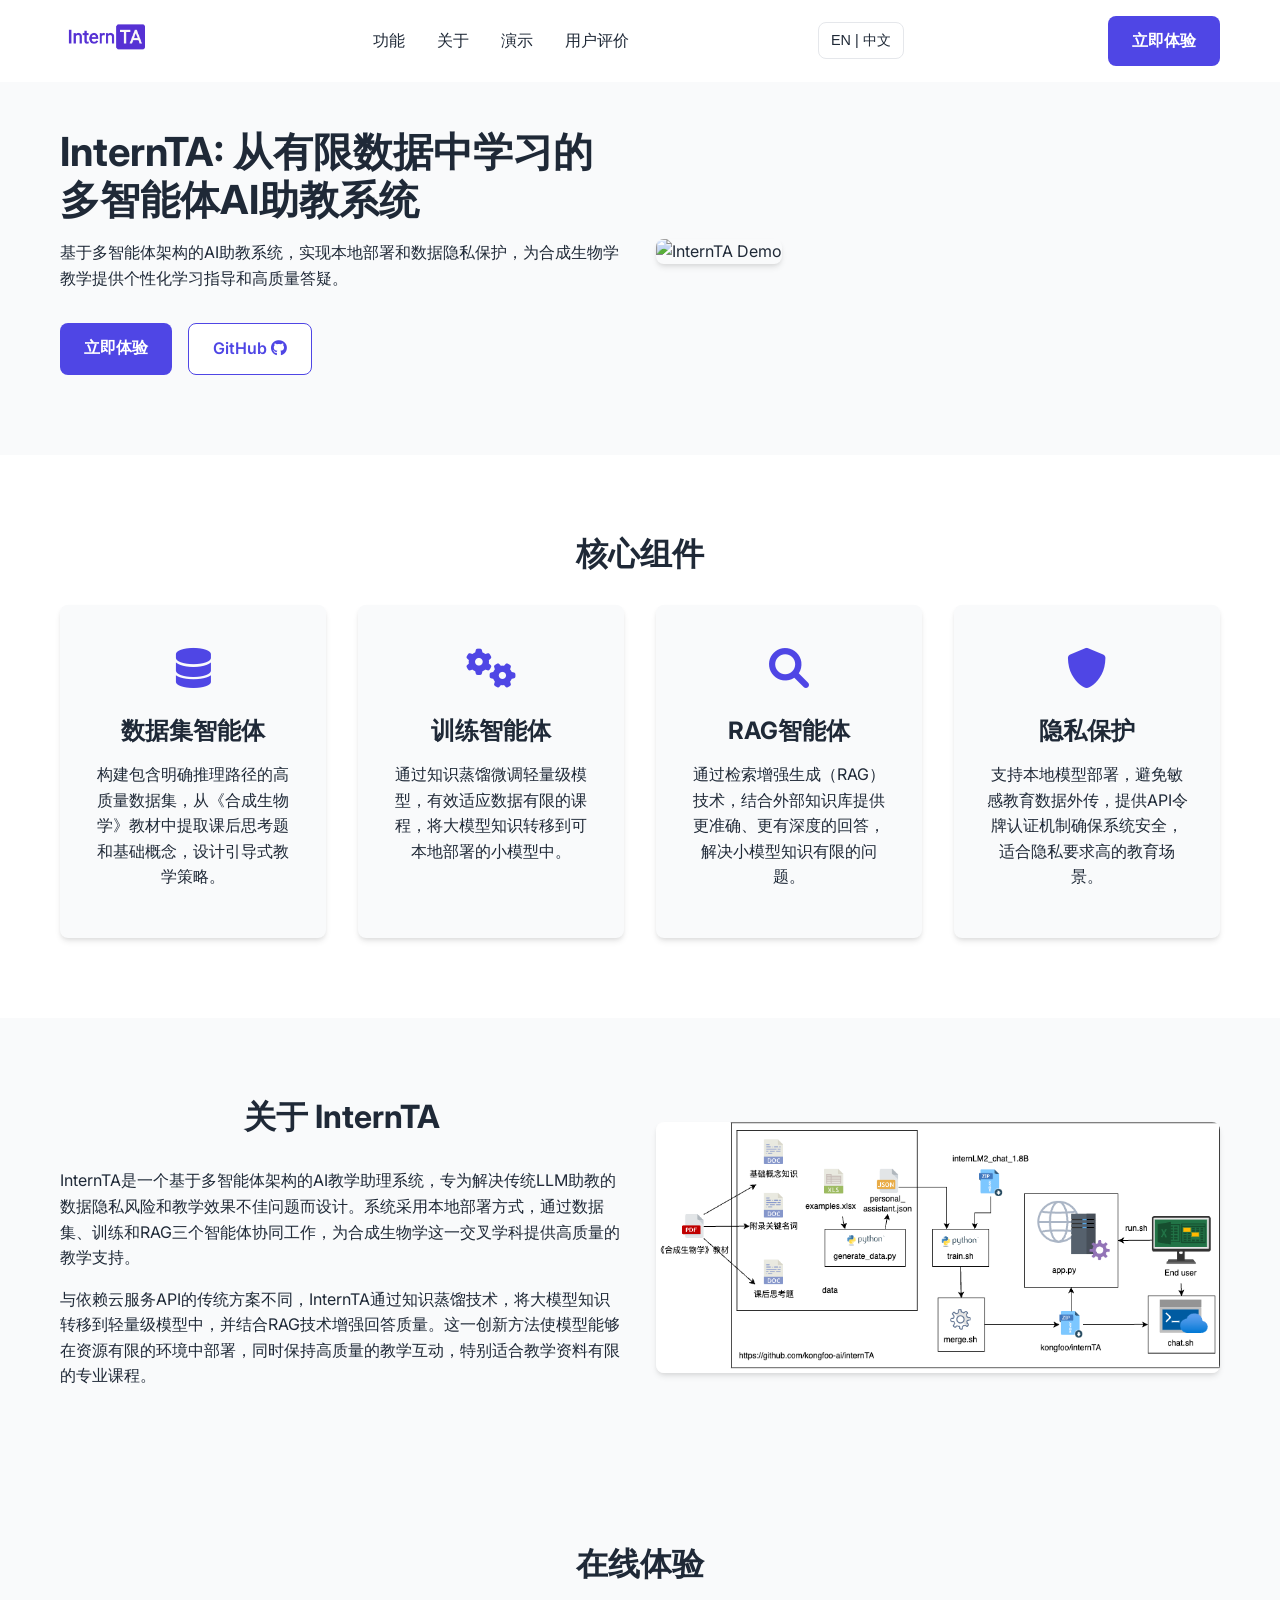
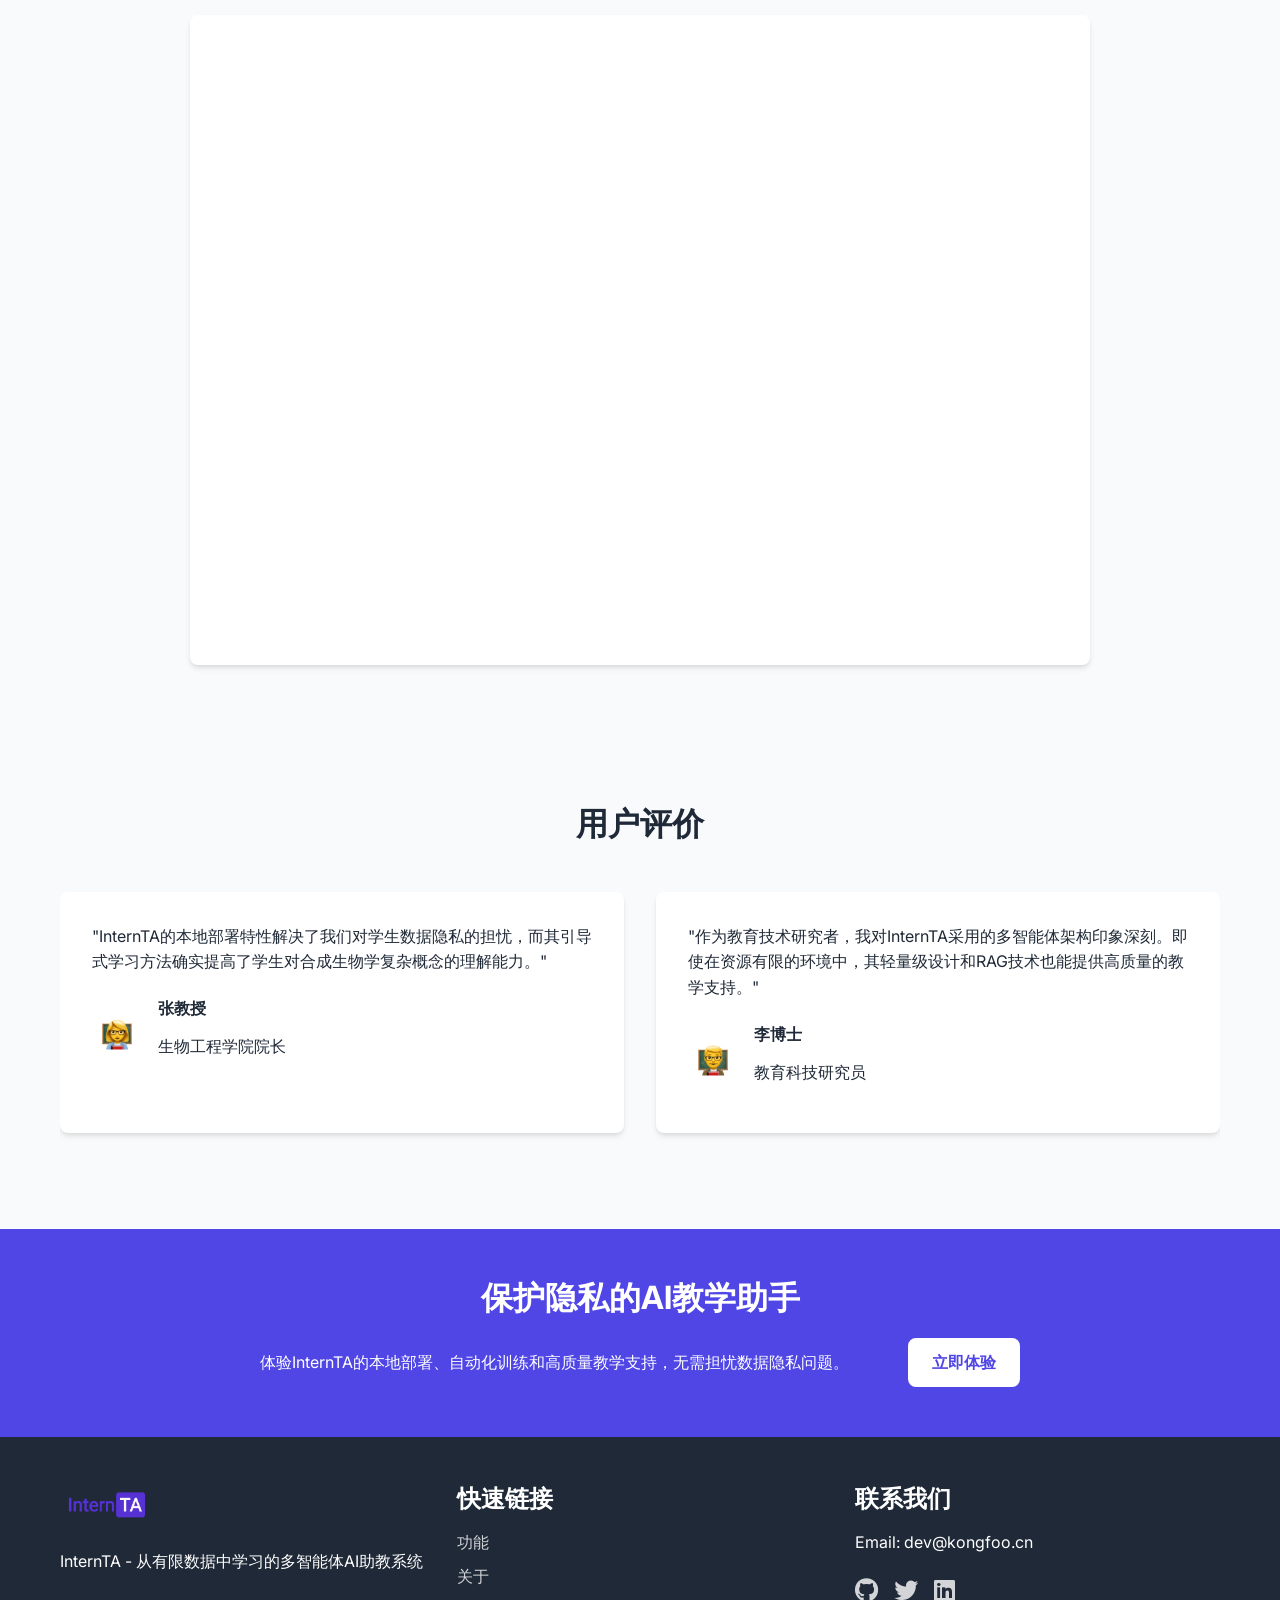
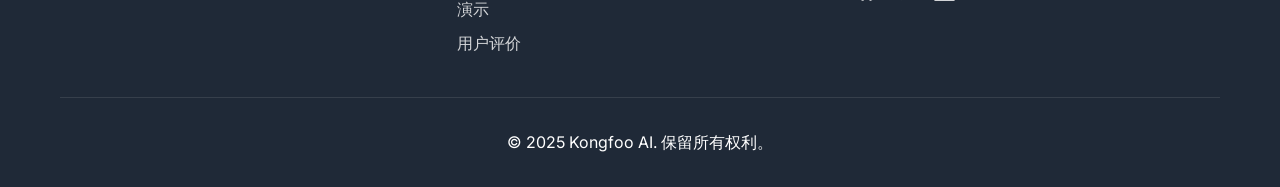
==== commit 5fd3e938: "update project title and descriptions" ====
--- a/web/index.html
+++ b/web/index.html
@@ -3,7 +3,7 @@
 <head>
     <meta charset="UTF-8">
     <meta name="viewport" content="width=device-width, initial-scale=1.0">
-    <title>InternTA - 合成生物学助教 | Synthetic Biology Teaching Assistant</title>
+    <title>InternTA - An Multi-agent AI Teaching Assistant Learns from Limited Data</title>
     <link rel="stylesheet" href="css/styles.css">
     <link rel="stylesheet" href="https://cdnjs.cloudflare.com/ajax/libs/font-awesome/6.0.0-beta3/css/all.min.css">
     <link href="https://fonts.googleapis.com/css2?family=Inter:wght@300;400;500;600;700&display=swap" rel="stylesheet">
@@ -34,8 +34,8 @@
     <section class="hero">
         <div class="container">
             <div class="hero-content">
-                <h1 data-zh="InternTA: 基于InternLM2大模型的《合成生物学》助教" data-en="InternTA: A Synthetic Biology Teaching Assistant Based on InternLM2 Model">InternTA: 基于InternLM2大模型的《合成生物学》助教</h1>
-                <p data-zh="通过人工智能技术，为学生提供个性化的学习指导和答疑解惑，让学习合成生物学变得更加简单高效。" data-en="Using artificial intelligence to provide personalized learning guidance and answers, making synthetic biology learning simpler and more efficient.">通过人工智能技术，为学生提供个性化的学习指导和答疑解惑，让学习合成生物学变得更加简单高效。</p>
+                <h1 data-zh="InternTA: 从有限数据中学习的多智能体AI助教系统" data-en="InternTA: An Multi-agent AI Teaching Assistant Learns from Limited Data">InternTA: 从有限数据中学习的多智能体AI助教系统</h1>
+                <p data-zh="基于多智能体架构的AI助教系统，实现本地部署和数据隐私保护，为合成生物学教学提供个性化学习指导和高质量答疑。" data-en="A multi-agent AI teaching assistant system with local deployment and data privacy protection, providing personalized learning guidance and high-quality tutoring for synthetic biology education.">基于多智能体架构的AI助教系统，实现本地部署和数据隐私保护，为合成生物学教学提供个性化学习指导和高质量答疑。</p>
                 <div class="hero-buttons">
                     <a href="#demo" class="btn btn-primary" data-zh="立即体验" data-en="Try Now">立即体验</a>
                     <a href="https://github.com/kongfoo-ai/internTA" class="btn btn-secondary">GitHub <i class="fab fa-github"></i></a>
@@ -49,35 +49,35 @@
 
     <section id="features" class="features">
         <div class="container">
-            <h2 data-zh="主要功能" data-en="Key Features">主要功能</h2>
+            <h2 data-zh="核心组件" data-en="Core Components">核心组件</h2>
             <div class="features-grid">
                 <div class="feature-card">
                     <div class="feature-icon">
-                        <i class="fas fa-book"></i>
-                    </div>
-                    <h3 data-zh="教材知识解析" data-en="Textbook Knowledge Analysis">教材知识解析</h3>
-                    <p data-zh="基于《合成生物学》教材内容，提供准确的知识解析和答疑。" data-en="Provides accurate knowledge analysis and answers based on Synthetic Biology textbook content.">基于《合成生物学》教材内容，提供准确的知识解析和答疑。</p>
-                </div>
-                <div class="feature-card">
-                    <div class="feature-icon">
-                        <i class="fas fa-lightbulb"></i>
-                    </div>
-                    <h3 data-zh="引导式学习" data-en="Guided Learning">引导式学习</h3>
-                    <p data-zh="不直接提供答案，而是引导学生思考，培养独立解决问题的能力。" data-en="Instead of providing direct answers, it guides students to think and develop independent problem-solving abilities.">不直接提供答案，而是引导学生思考，培养独立解决问题的能力。</p>
-                </div>
-                <div class="feature-card">
-                    <div class="feature-icon">
-                        <i class="fas fa-comments"></i>
-                    </div>
-                    <h3 data-zh="智能对话" data-en="Intelligent Dialogue">智能对话</h3>
-                    <p data-zh="通过自然语言交互，提供个性化的学习体验。" data-en="Provides personalized learning experiences through natural language interaction.">通过自然语言交互，提供个性化的学习体验。</p>
-                </div>
-                <div class="feature-card">
-                    <div class="feature-icon">
-                        <i class="fas fa-brain"></i>
-                    </div>
-                    <h3 data-zh="跨学科知识整合" data-en="Interdisciplinary Knowledge Integration">跨学科知识整合</h3>
-                    <p data-zh="整合生物学、化学、工程学、计算机科学等多学科知识。" data-en="Integrates knowledge from biology, chemistry, engineering, computer science, and more.">整合生物学、化学、工程学、计算机科学等多学科知识。</p>
+                        <i class="fas fa-database"></i>
+                    </div>
+                    <h3 data-zh="数据集智能体" data-en="Dataset Agent">数据集智能体</h3>
+                    <p data-zh="构建包含明确推理路径的高质量数据集，从《合成生物学》教材中提取课后思考题和基础概念，设计引导式教学策略。" data-en="Constructs high-quality datasets with explicit reasoning paths, extracting exercises and concepts from Synthetic Biology textbooks and designing guided teaching strategies.">构建包含明确推理路径的高质量数据集，从《合成生物学》教材中提取课后思考题和基础概念，设计引导式教学策略。</p>
+                </div>
+                <div class="feature-card">
+                    <div class="feature-icon">
+                        <i class="fas fa-cogs"></i>
+                    </div>
+                    <h3 data-zh="训练智能体" data-en="Training Agent">训练智能体</h3>
+                    <p data-zh="通过知识蒸馏微调轻量级模型，有效适应数据有限的课程，将大模型知识转移到可本地部署的小模型中。" data-en="Fine-tunes lightweight models through Knowledge Distillation, effectively adapting to limited-data courses by transferring knowledge from larger models to locally deployable smaller ones.">通过知识蒸馏微调轻量级模型，有效适应数据有限的课程，将大模型知识转移到可本地部署的小模型中。</p>
+                </div>
+                <div class="feature-card">
+                    <div class="feature-icon">
+                        <i class="fas fa-search"></i>
+                    </div>
+                    <h3 data-zh="RAG智能体" data-en="RAG Agent">RAG智能体</h3>
+                    <p data-zh="通过检索增强生成（RAG）技术，结合外部知识库提供更准确、更有深度的回答，解决小模型知识有限的问题。" data-en="Enhances responses by retrieving external knowledge through Retrieval-Augmented Generation (RAG), providing more accurate and in-depth answers to overcome knowledge limitations of smaller models.">通过检索增强生成（RAG）技术，结合外部知识库提供更准确、更有深度的回答，解决小模型知识有限的问题。</p>
+                </div>
+                <div class="feature-card">
+                    <div class="feature-icon">
+                        <i class="fas fa-shield-alt"></i>
+                    </div>
+                    <h3 data-zh="隐私保护" data-en="Privacy Protection">隐私保护</h3>
+                    <p data-zh="支持本地模型部署，避免敏感教育数据外传，提供API令牌认证机制确保系统安全，适合隐私要求高的教育场景。" data-en="Supports local model deployment, prevents sensitive educational data exposure, and provides API token authentication to ensure system security, ideal for education scenarios with high privacy requirements.">支持本地模型部署，避免敏感教育数据外传，提供API令牌认证机制确保系统安全，适合隐私要求高的教育场景。</p>
                 </div>
             </div>
         </div>
@@ -87,8 +87,8 @@
         <div class="container">
             <div class="about-content">
                 <h2 data-zh="关于 InternTA" data-en="About InternTA">关于 InternTA</h2>
-                <p data-zh="InternTA从《合成生物学》教材中取材，通过半自动化方式产生教学对话作为微调数据集，使用Xtuner工具对InternLM2-Chat-1.8B-SFT基础模型进行微调，使用streamlit作为框架开发网页端DEMO应用。" data-en="InternTA draws from the 'Synthetic Biology' textbook, generates teaching dialogues semi-automatically as a fine-tuning dataset, uses the Xtuner tool to fine-tune the InternLM2-Chat-1.8B-SFT base model, and uses streamlit as a framework to develop the web demo application.">InternTA从《合成生物学》教材中取材，通过半自动化方式产生教学对话作为微调数据集，使用Xtuner工具对InternLM2-Chat-1.8B-SFT基础模型进行微调，使用streamlit作为框架开发网页端DEMO应用。</p>
-                <p data-zh="我们的目标是帮助学生更好地学习《合成生物学》这门课程。通过提供关键词和思路，并指出教材中相关的章节，引导学生自行思考，从而完成对合成生物学知识的高质量学习，达到"授人以渔"的目的。" data-en="Our goal is to help students better learn the 'Synthetic Biology' course. By providing keywords and ideas, and pointing out relevant chapters in the textbook, we guide students to think for themselves, thereby completing high-quality learning of synthetic biology knowledge, achieving the purpose of 'teaching a man to fish'.">我们的目标是帮助学生更好地学习《合成生物学》这门课程。通过提供关键词和思路，并指出教材中相关的章节，引导学生自行思考，从而完成对合成生物学知识的高质量学习，达到"授人以渔"的目的。</p>
+                <p data-zh="InternTA是一个基于多智能体架构的AI教学助理系统，专为解决传统LLM助教的数据隐私风险和教学效果不佳问题而设计。系统采用本地部署方式，通过数据集、训练和RAG三个智能体协同工作，为合成生物学这一交叉学科提供高质量的教学支持。" data-en="InternTA is a multi-agent AI teaching assistant system designed to address data privacy risks and effectiveness issues of traditional LLM teaching assistants. The system uses local deployment and three coordinated agents - Dataset, Training, and RAG - to provide high-quality teaching support for the interdisciplinary field of synthetic biology.">InternTA是一个基于多智能体架构的AI教学助理系统，专为解决传统LLM助教的数据隐私风险和教学效果不佳问题而设计。系统采用本地部署方式，通过数据集、训练和RAG三个智能体协同工作，为合成生物学这一交叉学科提供高质量的教学支持。</p>
+                <p data-zh="与依赖云服务API的传统方案不同，InternTA通过知识蒸馏技术，将大模型知识转移到轻量级模型中，并结合RAG技术增强回答质量。这一创新方法使模型能够在资源有限的环境中部署，同时保持高质量的教学互动，特别适合教学资料有限的专业课程。" data-en="Unlike traditional solutions that rely on cloud service APIs, InternTA transfers knowledge from large models to lightweight ones through knowledge distillation, and enhances answer quality with RAG technology. This innovative approach allows models to be deployed in resource-limited environments while maintaining high-quality teaching interactions, particularly suitable for specialized courses with limited teaching materials.">与依赖云服务API的传统方案不同，InternTA通过知识蒸馏技术，将大模型知识转移到轻量级模型中，并结合RAG技术增强回答质量。这一创新方法使模型能够在资源有限的环境中部署，同时保持高质量的教学互动，特别适合教学资料有限的专业课程。</p>
             </div>
             <div class="about-image">
                 <img src="images/about-image.png" alt="InternTA Architecture">
@@ -118,29 +118,29 @@
             <div class="testimonial-slider">
                 <div class="testimonial">
                     <div class="testimonial-content">
-                        <p data-zh=""InternTA帮助我更好地理解了合成生物学的复杂概念，它不仅仅是提供答案，更是引导我思考问题的本质。"" data-en=""InternTA helped me better understand the complex concepts of synthetic biology. It doesn't just provide answers, but guides me to think about the essence of problems."">
-                            "InternTA帮助我更好地理解了合成生物学的复杂概念，它不仅仅是提供答案，更是引导我思考问题的本质。"
+                        <p data-zh=""InternTA的本地部署特性解决了我们对学生数据隐私的担忧，而其引导式学习方法确实提高了学生对合成生物学复杂概念的理解能力。"" data-en=""InternTA's local deployment feature addressed our concerns about student data privacy, while its guided learning approach truly enhanced students' understanding of complex synthetic biology concepts."">
+                            "InternTA的本地部署特性解决了我们对学生数据隐私的担忧，而其引导式学习方法确实提高了学生对合成生物学复杂概念的理解能力。"
                         </p>
                     </div>
                     <div class="testimonial-author">
                         <img src="images/student1.jpg" alt="Student 1">
                         <div>
-                            <h4 data-zh="张同学" data-en="Student Zhang">张同学</h4>
-                            <p data-zh="生物工程专业学生" data-en="Bioengineering Student">生物工程专业学生</p>
+                            <h4 data-zh="张教授" data-en="Professor Zhang">张教授</h4>
+                            <p data-zh="生物工程学院院长" data-en="Dean of Bioengineering">生物工程学院院长</p>
                         </div>
                     </div>
                 </div>
                 <div class="testimonial">
                     <div class="testimonial-content">
-                        <p data-zh=""作为一名教师，InternTA为我提供了很好的教学辅助工具，让我能够更好地关注学生的个性化需求。"" data-en=""As a teacher, InternTA provides me with an excellent teaching aid tool, allowing me to better focus on students' individual needs."">
-                            "作为一名教师，InternTA为我提供了很好的教学辅助工具，让我能够更好地关注学生的个性化需求。"
+                        <p data-zh=""作为教育技术研究者，我对InternTA采用的多智能体架构印象深刻。即使在资源有限的环境中，其轻量级设计和RAG技术也能提供高质量的教学支持。"" data-en=""As an educational technology researcher, I'm impressed by InternTA's multi-agent architecture. Even in resource-constrained environments, its lightweight design and RAG technology deliver high-quality teaching support."">
+                            "作为教育技术研究者，我对InternTA采用的多智能体架构印象深刻。即使在资源有限的环境中，其轻量级设计和RAG技术也能提供高质量的教学支持。"
                         </p>
                     </div>
                     <div class="testimonial-author">
                         <img src="images/teacher1.jpg" alt="Teacher 1">
                         <div>
-                            <h4 data-zh="李教授" data-en="Professor Li">李教授</h4>
-                            <p data-zh="合成生物学教师" data-en="Synthetic Biology Teacher">合成生物学教师</p>
+                            <h4 data-zh="李博士" data-en="Dr. Li">李博士</h4>
+                            <p data-zh="教育科技研究员" data-en="Educational Technology Researcher">教育科技研究员</p>
                         </div>
                     </div>
                 </div>
@@ -151,9 +151,9 @@
     <section class="cta">
         <div class="container">
             <div class="compact-cta">
-                <h2 data-zh="准备好开始学习了吗？" data-en="Ready to start learning?">准备好开始学习了吗？</h2>
+                <h2 data-zh="保护隐私的AI教学助手" data-en="Privacy-Preserving AI Teaching Assistant">保护隐私的AI教学助手</h2>
                 <div class="cta-flex">
-                    <p data-zh="立即体验InternTA，让学习合成生物学变得更加简单高效。" data-en="Experience InternTA now and make learning synthetic biology simpler and more efficient.">立即体验InternTA，让学习合成生物学变得更加简单高效。</p>
+                    <p data-zh="体验InternTA的本地部署、自动化训练和高质量教学支持，无需担忧数据隐私问题。" data-en="Experience InternTA's local deployment, automated training, and high-quality teaching support without data privacy concerns.">体验InternTA的本地部署、自动化训练和高质量教学支持，无需担忧数据隐私问题。</p>
                     <a href="#demo" class="btn btn-primary" data-zh="立即体验" data-en="Try Now">立即体验</a>
                 </div>
             </div>
@@ -165,7 +165,7 @@
             <div class="footer-content">
                 <div class="footer-logo">
                     <img src="images/logo.png" alt="InternTA Logo">
-                    <p data-zh="InternTA - 基于InternLM2大模型的《合成生物学》助教" data-en="InternTA - Synthetic Biology Teaching Assistant Based on InternLM2 Model">InternTA - 基于InternLM2大模型的《合成生物学》助教</p>
+                    <p data-zh="InternTA - 从有限数据中学习的多智能体AI助教系统" data-en="InternTA - An Multi-agent AI Teaching Assistant Learns from Limited Data">InternTA - 从有限数据中学习的多智能体AI助教系统</p>
                 </div>
                 <div class="footer-links">
                     <h3 data-zh="快速链接" data-en="Quick Links">快速链接</h3>
